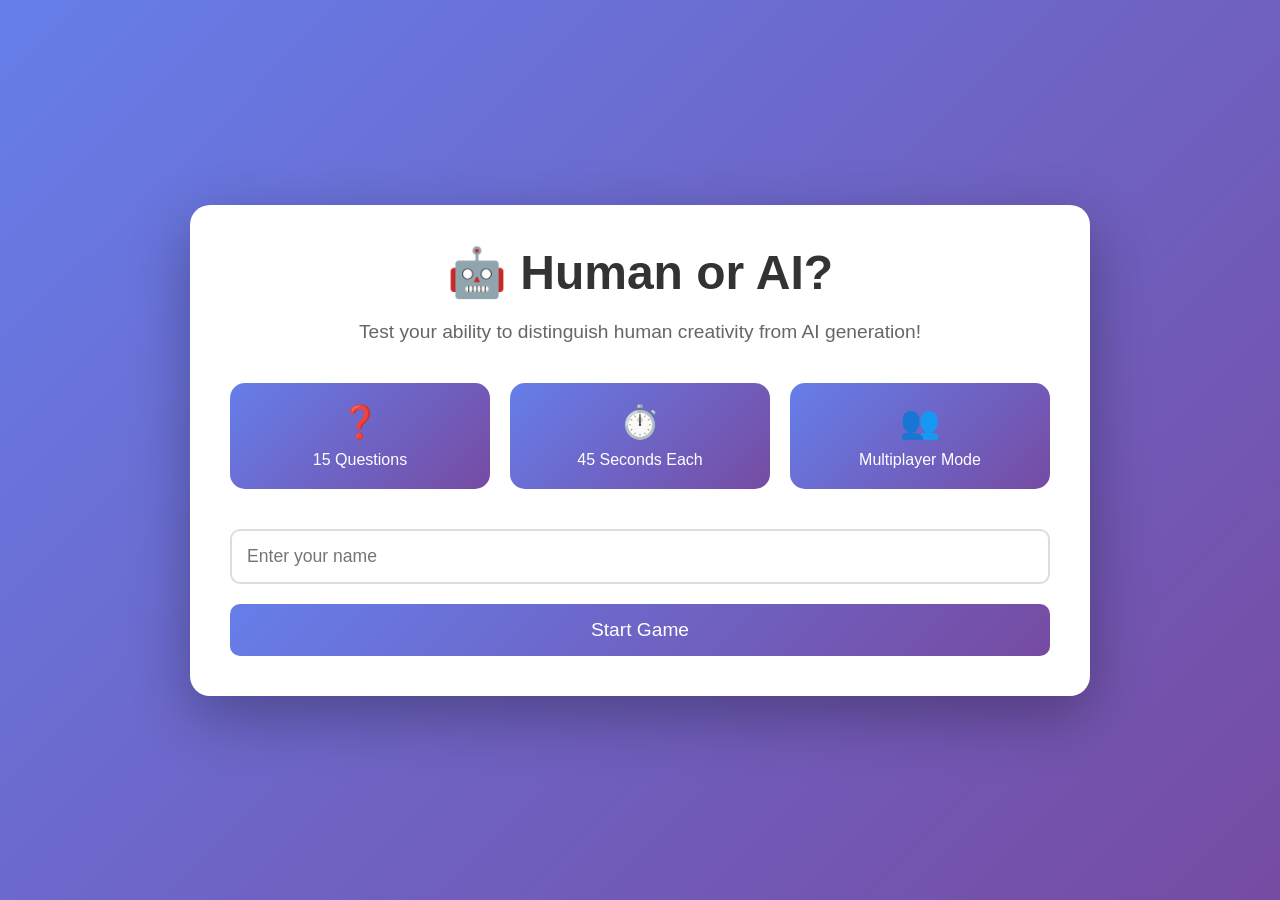
==== index.html @ a7532f78 "Add Human or AI multiplayer game with 15 questions - Interactive game with 45-second timer per quest" ====
<!DOCTYPE html>
<html lang="en">
<head>
    <meta charset="UTF-8">
    <meta name="viewport" content="width=device-width, initial-scale=1.0">
    <title>Human or AI? - Multiplayer Game</title>
    <link rel="stylesheet" href="styles.css">
</head>
<body>
    <div class="container">
        <!-- Welcome Screen -->
        <div id="welcomeScreen" class="screen active">
            <h1>🤖 Human or AI?</h1>
            <p class="subtitle">Test your ability to distinguish human creativity from AI generation!</p>
            <div class="game-info">
                <div class="info-card">
                    <span class="info-icon">❓</span>
                    <span>15 Questions</span>
                </div>
                <div class="info-card">
                    <span class="info-icon">⏱️</span>
                    <span>45 Seconds Each</span>
                </div>
                <div class="info-card">
                    <span class="info-icon">👥</span>
                    <span>Multiplayer Mode</span>
                </div>
            </div>
            <input type="text" id="playerName" placeholder="Enter your name" maxlength="20">
            <button id="startBtn" class="btn-primary">Start Game</button>
        </div>

        <!-- Game Screen -->
        <div id="gameScreen" class="screen">
            <div class="game-header">
                <div class="player-info">
                    <span id="playerDisplay"></span>
                </div>
                <div class="progress-info">
                    <span id="questionNumber">Question 1/15</span>
                    <div class="timer-container">
                        <span id="timer">45</span>
                        <div class="timer-bar" id="timerBar"></div>
                    </div>
                </div>
                <div class="score-info">
                    <span id="score">Score: 0</span>
                </div>
            </div>

            <div class="question-container">
                <h2 id="questionTitle"></h2>
                <div id="questionContent"></div>
                <div id="answerButtons" class="answer-buttons"></div>
            </div>
        </div>

        <!-- Explanation Screen -->
        <div id="explanationScreen" class="screen">
            <div class="explanation-container">
                <div id="resultIcon" class="result-icon"></div>
                <h2 id="resultText"></h2>
                <div class="explanation-content">
                    <p id="explanationText"></p>
                </div>
                <button id="nextBtn" class="btn-primary">Next Question</button>
            </div>
        </div>

        <!-- Final Screen -->
        <div id="finalScreen" class="screen">
            <h1>🎉 Game Complete!</h1>
            <div class="final-stats">
                <h2 id="finalPlayerName"></h2>
                <div class="stat-card">
                    <span class="stat-value" id="finalScore">0</span>
                    <span class="stat-label">Final Score</span>
                </div>
                <div class="stat-card">
                    <span class="stat-value" id="accuracy">0%</span>
                    <span class="stat-label">Accuracy</span>
                </div>
                <div class="performance-message" id="performanceMessage"></div>
            </div>
            <button id="playAgainBtn" class="btn-primary">Play Again</button>
        </div>
    </div>

    <script src="game.js"></script>
</body>
</html>
---- styles.css ----
* {
    margin: 0;
    padding: 0;
    box-sizing: border-box;
}

body {
    font-family: 'Segoe UI', Tahoma, Geneva, Verdana, sans-serif;
    background: linear-gradient(135deg, #667eea 0%, #764ba2 100%);
    min-height: 100vh;
    display: flex;
    justify-content: center;
    align-items: center;
    padding: 20px;
}

.container {
    width: 100%;
    max-width: 900px;
}

.screen {
    display: none;
    background: white;
    border-radius: 20px;
    padding: 40px;
    box-shadow: 0 20px 60px rgba(0, 0, 0, 0.3);
    animation: fadeIn 0.5s ease;
}

.screen.active {
    display: block;
}

@keyframes fadeIn {
    from {
        opacity: 0;
        transform: translateY(20px);
    }
    to {
        opacity: 1;
        transform: translateY(0);
    }
}

h1 {
    color: #333;
    font-size: 3em;
    text-align: center;
    margin-bottom: 20px;
}

.subtitle {
    text-align: center;
    color: #666;
    font-size: 1.2em;
    margin-bottom: 40px;
}

.game-info {
    display: flex;
    justify-content: space-around;
    margin-bottom: 40px;
    gap: 20px;
}

.info-card {
    background: linear-gradient(135deg, #667eea 0%, #764ba2 100%);
    color: white;
    padding: 20px;
    border-radius: 15px;
    text-align: center;
    flex: 1;
    display: flex;
    flex-direction: column;
    align-items: center;
    gap: 10px;
}

.info-icon {
    font-size: 2em;
}

#playerName {
    width: 100%;
    padding: 15px;
    font-size: 1.1em;
    border: 2px solid #ddd;
    border-radius: 10px;
    margin-bottom: 20px;
    transition: border-color 0.3s;
}

#playerName:focus {
    outline: none;
    border-color: #667eea;
}

.btn-primary {
    width: 100%;
    padding: 15px;
    font-size: 1.2em;
    background: linear-gradient(135deg, #667eea 0%, #764ba2 100%);
    color: white;
    border: none;
    border-radius: 10px;
    cursor: pointer;
    transition: transform 0.2s, box-shadow 0.2s;
}

.btn-primary:hover {
    transform: translateY(-2px);
    box-shadow: 0 5px 15px rgba(102, 126, 234, 0.4);
}

.btn-primary:active {
    transform: translateY(0);
}

.game-header {
    display: flex;
    justify-content: space-between;
    align-items: center;
    margin-bottom: 30px;
    flex-wrap: wrap;
    gap: 15px;
}

.player-info, .progress-info, .score-info {
    font-size: 1.1em;
    font-weight: bold;
    color: #333;
}

.timer-container {
    display: flex;
    align-items: center;
    gap: 10px;
}

#timer {
    background: #ff6b6b;
    color: white;
    padding: 8px 15px;
    border-radius: 20px;
    min-width: 50px;
    text-align: center;
    font-weight: bold;
}

.timer-bar {
    width: 150px;
    height: 8px;
    background: #ddd;
    border-radius: 4px;
    overflow: hidden;
    position: relative;
}

.timer-bar::after {
    content: '';
    position: absolute;
    left: 0;
    top: 0;
    height: 100%;
    width: 100%;
    background: linear-gradient(90deg, #4CAF50, #ff6b6b);
    transition: width 1s linear;
}

.question-container {
    margin-top: 30px;
}

#questionTitle {
    color: #333;
    font-size: 1.8em;
    margin-bottom: 30px;
    text-align: center;
}

#questionContent {
    margin-bottom: 30px;
}

.image-comparison {
    display: grid;
    grid-template-columns: 1fr 1fr;
    gap: 20px;
    margin-bottom: 30px;
}

.image-option {
    border: 3px solid transparent;
    border-radius: 15px;
    overflow: hidden;
    transition: all 0.3s;
    position: relative;
}

.image-option img {
    width: 100%;
    height: 300px;
    object-fit: cover;
    display: block;
}

.image-label {
    position: absolute;
    top: 10px;
    left: 10px;
    background: rgba(0, 0, 0, 0.7);
    color: white;
    padding: 5px 15px;
    border-radius: 20px;
    font-weight: bold;
}

.text-content {
    background: #f8f9fa;
    padding: 30px;
    border-radius: 15px;
    font-size: 1.2em;
    line-height: 1.8;
    color: #333;
    font-style: italic;
    text-align: center;
    border-left: 5px solid #667eea;
}

.answer-buttons {
    display: grid;
    gap: 15px;
}

.answer-buttons.two-col {
    grid-template-columns: 1fr 1fr;
}

.answer-btn {
    padding: 20px;
    font-size: 1.2em;
    background: #f8f9fa;
    border: 3px solid #ddd;
    border-radius: 15px;
    cursor: pointer;
    transition: all 0.3s;
    font-weight: bold;
    color: #333;
}

.answer-btn:hover {
    background: #e9ecef;
    border-color: #667eea;
    transform: translateY(-3px);
}

.answer-btn.correct {
    background: #4CAF50;
    color: white;
    border-color: #4CAF50;
}

.answer-btn.incorrect {
    background: #ff6b6b;
    color: white;
    border-color: #ff6b6b;
}

.answer-btn:disabled {
    cursor: not-allowed;
    opacity: 0.7;
}

.explanation-container {
    text-align: center;
}

.result-icon {
    font-size: 5em;
    margin-bottom: 20px;
    animation: scaleIn 0.5s ease;
}

@keyframes scaleIn {
    from {
        transform: scale(0);
    }
    to {
        transform: scale(1);
    }
}

#resultText {
    color: #333;
    font-size: 2em;
    margin-bottom: 30px;
}

.explanation-content {
    background: #f8f9fa;
    padding: 30px;
    border-radius: 15px;
    margin-bottom: 30px;
    text-align: left;
}

#explanationText {
    font-size: 1.1em;
    line-height: 1.8;
    color: #555;
}

.final-stats {
    text-align: center;
    margin: 30px 0;
}

#finalPlayerName {
    color: #667eea;
    font-size: 2em;
    margin-bottom: 30px;
}

.stat-card {
    display: inline-block;
    background: linear-gradient(135deg, #667eea 0%, #764ba2 100%);
    color: white;
    padding: 30px 50px;
    border-radius: 15px;
    margin: 10px;
    min-width: 200px;
}

.stat-value {
    display: block;
    font-size: 3em;
    font-weight: bold;
    margin-bottom: 10px;
}

.stat-label {
    display: block;
    font-size: 1.2em;
    opacity: 0.9;
}

.performance-message {
    margin-top: 30px;
    font-size: 1.3em;
    color: #555;
    padding: 20px;
    background: #f8f9fa;
    border-radius: 15px;
}

@media (max-width: 768px) {
    .screen {
        padding: 20px;
    }

    h1 {
        font-size: 2em;
    }

    .game-info {
        flex-direction: column;
    }

    .image-comparison {
        grid-template-columns: 1fr;
    }

    .answer-buttons.two-col {
        grid-template-columns: 1fr;
    }

    .game-header {
        flex-direction: column;
        align-items: flex-start;
    }

    .stat-card {
        min-width: 150px;
        padding: 20px 30px;
    }

    .stat-value {
        font-size: 2em;
    }
}
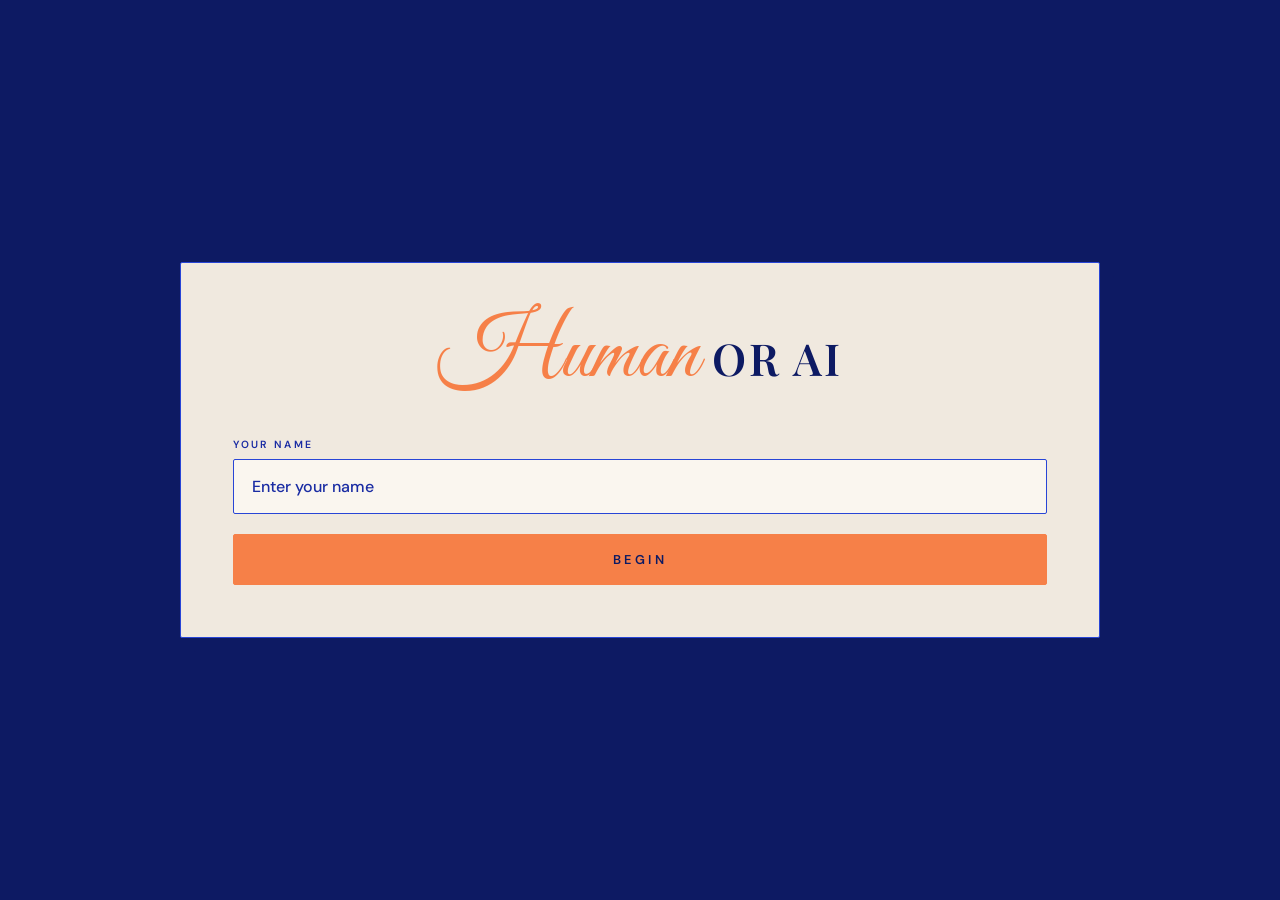
==== commit 150da074: "Ship game updates: remove leaderboard UI, add optional Sheets/Supabase reference files - Drop leader" ====
--- a/index.html
+++ b/index.html
@@ -3,31 +3,26 @@
 <head>
     <meta charset="UTF-8">
     <meta name="viewport" content="width=device-width, initial-scale=1.0">
-    <title>Human or AI? - Multiplayer Game</title>
+    <title>Human or AI — Perception Game</title>
+    <link rel="preconnect" href="https://fonts.googleapis.com">
+    <link rel="preconnect" href="https://fonts.gstatic.com" crossorigin>
+    <link href="https://fonts.googleapis.com/css2?family=Cormorant+Garamond:ital,wght@0,400;0,600;1,400&family=DM+Sans:wght@400;500;600&family=Great+Vibes&family=Playfair+Display:ital,wght@0,500;0,600;0,700;1,400&display=swap" rel="stylesheet">
     <link rel="stylesheet" href="styles.css">
 </head>
-<body>
+<body class="site">
     <div class="container">
         <!-- Welcome Screen -->
         <div id="welcomeScreen" class="screen active">
-            <h1>🤖 Human or AI?</h1>
-            <p class="subtitle">Test your ability to distinguish human creativity from AI generation!</p>
-            <div class="game-info">
-                <div class="info-card">
-                    <span class="info-icon">❓</span>
-                    <span>15 Questions</span>
-                </div>
-                <div class="info-card">
-                    <span class="info-icon">⏱️</span>
-                    <span>45 Seconds Each</span>
-                </div>
-                <div class="info-card">
-                    <span class="info-icon">👥</span>
-                    <span>Multiplayer Mode</span>
-                </div>
-            </div>
-            <input type="text" id="playerName" placeholder="Enter your name" maxlength="20">
-            <button id="startBtn" class="btn-primary">Start Game</button>
+            <header class="hero">
+                <h1 class="display-title">
+                    <span class="display-title__script">Human</span>
+                    <span class="display-title__serif">or AI</span>
+                </h1>
+            </header>
+
+            <label class="field-label" for="playerName">Your name</label>
+            <input type="text" id="playerName" placeholder="Enter your name" maxlength="20" autocomplete="nickname">
+            <button id="startBtn" class="btn-primary">Begin</button>
         </div>
 
         <!-- Game Screen -->
@@ -37,11 +32,8 @@
                     <span id="playerDisplay"></span>
                 </div>
                 <div class="progress-info">
-                    <span id="questionNumber">Question 1/15</span>
-                    <div class="timer-container">
-                        <span id="timer">45</span>
-                        <div class="timer-bar" id="timerBar"></div>
-                    </div>
+                    <span id="questionNumber">Question 1/10</span>
+                    <span id="timer">45</span>
                 </div>
                 <div class="score-info">
                     <span id="score">Score: 0</span>
@@ -58,31 +50,39 @@
         <!-- Explanation Screen -->
         <div id="explanationScreen" class="screen">
             <div class="explanation-container">
-                <div id="resultIcon" class="result-icon"></div>
+                <div id="resultIcon" class="result-icon" role="presentation"></div>
                 <h2 id="resultText"></h2>
                 <div class="explanation-content">
                     <p id="explanationText"></p>
                 </div>
-                <button id="nextBtn" class="btn-primary">Next Question</button>
+                <button id="nextBtn" class="btn-primary">Next question</button>
             </div>
         </div>
 
         <!-- Final Screen -->
         <div id="finalScreen" class="screen">
-            <h1>🎉 Game Complete!</h1>
+            <header class="hero hero--compact">
+                <p class="eyebrow">Session complete</p>
+                <h1 class="display-title display-title--small">
+                    <span class="display-title__script">Final</span>
+                    <span class="display-title__serif">verdict</span>
+                </h1>
+            </header>
+
             <div class="final-stats">
-                <h2 id="finalPlayerName"></h2>
-                <div class="stat-card">
-                    <span class="stat-value" id="finalScore">0</span>
-                    <span class="stat-label">Final Score</span>
+                <div class="stat-grid">
+                    <div class="stat-card">
+                        <span class="stat-value" id="finalScore">0</span>
+                        <span class="stat-label">Score</span>
+                    </div>
+                    <div class="stat-card">
+                        <span class="stat-value" id="accuracy">0%</span>
+                        <span class="stat-label">Accuracy</span>
+                    </div>
                 </div>
-                <div class="stat-card">
-                    <span class="stat-value" id="accuracy">0%</span>
-                    <span class="stat-label">Accuracy</span>
-                </div>
-                <div class="performance-message" id="performanceMessage"></div>
             </div>
-            <button id="playAgainBtn" class="btn-primary">Play Again</button>
+
+            <button id="playAgainBtn" class="btn-primary">Play again</button>
         </div>
     </div>
 
--- a/styles.css
+++ b/styles.css
@@ -1,41 +1,84 @@
+:root {
+    --p-abyss: #0d1a63;
+    --p-deep: #1a2ca3;
+    --p-bright: #2845d6;
+    --p-accent: #f68048;
+
+    --beige: #f0e9df;
+    --beige-card: #e8e1d5;
+    --beige-inset: #e1d8ca;
+    --beige-paper: #faf6ef;
+
+    --page-bg: var(--p-abyss);
+    --panel-bg: var(--beige);
+    --surface-inset: var(--beige-inset);
+    --surface-elevated: var(--beige-paper);
+
+    --border-strong: var(--p-bright);
+    --accent: var(--p-accent);
+    --accent-hover: var(--p-bright);
+
+    --text-on-beige: var(--p-abyss);
+    --text-on-beige-muted: var(--p-deep);
+    --text-on-inverse: #ffffff;
+
+    --correct: var(--p-bright);
+    --incorrect: var(--p-accent);
+
+    --shadow-soft: 14px 14px 0 var(--p-abyss);
+    --radius-card: 2px;
+    --radius-input: 2px;
+    --font-sans: "DM Sans", system-ui, sans-serif;
+    --font-serif: "Playfair Display", "Times New Roman", serif;
+    --font-body: "Cormorant Garamond", Georgia, serif;
+    --font-script: "Great Vibes", cursive;
+}
+
 * {
     margin: 0;
     padding: 0;
     box-sizing: border-box;
 }
 
-body {
-    font-family: 'Segoe UI', Tahoma, Geneva, Verdana, sans-serif;
-    background: linear-gradient(135deg, #667eea 0%, #764ba2 100%);
+body.site {
+    font-family: var(--font-sans);
+    background: var(--page-bg);
     min-height: 100vh;
     display: flex;
     justify-content: center;
     align-items: center;
-    padding: 20px;
+    padding: clamp(1.25rem, 4vw, 2.5rem);
+    color: var(--beige-paper);
+    position: relative;
+    overflow-x: hidden;
 }
 
 .container {
     width: 100%;
-    max-width: 900px;
+    max-width: 920px;
+    position: relative;
+    z-index: 2;
 }
 
 .screen {
     display: none;
-    background: white;
-    border-radius: 20px;
-    padding: 40px;
-    box-shadow: 0 20px 60px rgba(0, 0, 0, 0.3);
-    animation: fadeIn 0.5s ease;
+    background: var(--panel-bg);
+    color: var(--text-on-beige);
+    border-radius: var(--radius-card);
+    padding: clamp(2rem, 5vw, 3.25rem);
+    box-shadow: var(--shadow-soft);
+    border: 1px solid var(--border-strong);
+    animation: rise 0.55s ease;
 }
 
 .screen.active {
     display: block;
 }
 
-@keyframes fadeIn {
+@keyframes rise {
     from {
         opacity: 0;
-        transform: translateY(20px);
+        transform: translateY(18px);
     }
     to {
         opacity: 1;
@@ -43,159 +86,202 @@
     }
 }
 
-h1 {
-    color: #333;
-    font-size: 3em;
+.hero {
     text-align: center;
-    margin-bottom: 20px;
-}
-
-.subtitle {
-    text-align: center;
-    color: #666;
-    font-size: 1.2em;
-    margin-bottom: 40px;
-}
-
-.game-info {
+    margin-bottom: 2.5rem;
+}
+
+.hero--compact {
+    margin-bottom: 1.75rem;
+}
+
+.eyebrow {
+    font-size: 0.7rem;
+    letter-spacing: 0.35em;
+    text-transform: uppercase;
+    color: var(--text-on-beige-muted);
+    margin-bottom: 0.75rem;
+    font-weight: 600;
+}
+
+.display-title {
     display: flex;
-    justify-content: space-around;
-    margin-bottom: 40px;
-    gap: 20px;
-}
-
-.info-card {
-    background: linear-gradient(135deg, #667eea 0%, #764ba2 100%);
-    color: white;
-    padding: 20px;
-    border-radius: 15px;
-    text-align: center;
-    flex: 1;
-    display: flex;
-    flex-direction: column;
-    align-items: center;
-    gap: 10px;
-}
-
-.info-icon {
-    font-size: 2em;
+    flex-wrap: wrap;
+    align-items: baseline;
+    justify-content: center;
+    gap: 0.35rem 0.85rem;
+    margin-bottom: 1rem;
+    line-height: 1;
+}
+
+.display-title__script {
+    font-family: var(--font-script);
+    font-weight: 400;
+    font-size: clamp(3.5rem, 12vw, 5.5rem);
+    color: var(--accent);
+    line-height: 0.95;
+}
+
+.display-title__serif {
+    font-family: var(--font-serif);
+    font-weight: 600;
+    font-size: clamp(2rem, 6vw, 2.75rem);
+    letter-spacing: 0.06em;
+    text-transform: uppercase;
+    color: var(--text-on-beige);
+}
+
+.display-title--small .display-title__script {
+    font-size: clamp(2.75rem, 8vw, 3.75rem);
+}
+
+.display-title--small .display-title__serif {
+    font-size: clamp(1.35rem, 4vw, 1.65rem);
+}
+
+h2 {
+    font-family: var(--font-serif);
+    font-weight: 600;
+    color: var(--text-on-beige);
+    letter-spacing: 0.02em;
+}
+
+.field-label {
+    display: block;
+    font-size: 0.65rem;
+    letter-spacing: 0.2em;
+    text-transform: uppercase;
+    color: var(--text-on-beige-muted);
+    margin-bottom: 0.5rem;
+    font-weight: 600;
 }
 
 #playerName {
     width: 100%;
-    padding: 15px;
-    font-size: 1.1em;
-    border: 2px solid #ddd;
-    border-radius: 10px;
-    margin-bottom: 20px;
-    transition: border-color 0.3s;
+    padding: 1rem 1.1rem;
+    font-size: 1rem;
+    border: 1px solid var(--border-strong);
+    border-radius: var(--radius-input);
+    margin-bottom: 1.25rem;
+    transition: border-color 0.2s ease, box-shadow 0.2s ease;
+    font-family: var(--font-sans);
+    font-weight: 500;
+    background: var(--surface-elevated);
+    color: var(--text-on-beige);
+}
+
+#playerName::placeholder {
+    color: var(--text-on-beige-muted);
 }
 
 #playerName:focus {
     outline: none;
-    border-color: #667eea;
+    border-color: var(--p-accent);
+    box-shadow: 0 0 0 3px var(--p-bright);
 }
 
 .btn-primary {
     width: 100%;
-    padding: 15px;
-    font-size: 1.2em;
-    background: linear-gradient(135deg, #667eea 0%, #764ba2 100%);
-    color: white;
-    border: none;
-    border-radius: 10px;
+    padding: 1rem 1.25rem;
+    font-size: 0.8rem;
+    letter-spacing: 0.28em;
+    text-transform: uppercase;
+    background: var(--p-accent);
+    color: var(--p-abyss);
+    border: 1px solid var(--p-accent);
+    border-radius: var(--radius-input);
     cursor: pointer;
-    transition: transform 0.2s, box-shadow 0.2s;
+    transition: background 0.2s ease, border-color 0.2s ease, color 0.2s ease, transform 0.2s ease;
+    font-family: var(--font-sans);
+    font-weight: 600;
 }
 
 .btn-primary:hover {
-    transform: translateY(-2px);
-    box-shadow: 0 5px 15px rgba(102, 126, 234, 0.4);
+    background: var(--p-bright);
+    border-color: var(--p-bright);
+    color: var(--text-on-inverse);
 }
 
 .btn-primary:active {
-    transform: translateY(0);
+    transform: translateY(1px);
 }
 
 .game-header {
     display: flex;
     justify-content: space-between;
     align-items: center;
-    margin-bottom: 30px;
+    margin-bottom: 2rem;
     flex-wrap: wrap;
-    gap: 15px;
-}
-
-.player-info, .progress-info, .score-info {
-    font-size: 1.1em;
-    font-weight: bold;
-    color: #333;
-}
-
-.timer-container {
+    gap: 1.25rem;
+    padding: 1.1rem 1.25rem;
+    background: var(--surface-inset);
+    border: 1px solid var(--border-strong);
+}
+
+.player-info,
+.progress-info,
+.score-info {
+    font-size: 0.8rem;
+    font-weight: 600;
+    color: var(--text-on-beige);
+    letter-spacing: 0.04em;
+}
+
+.progress-info {
     display: flex;
-    align-items: center;
-    gap: 10px;
+    flex-direction: column;
+    gap: 0.65rem;
+    align-items: flex-start;
+}
+
+#questionNumber {
+    font-family: var(--font-serif);
+    font-size: 0.95rem;
+    letter-spacing: 0.06em;
 }
 
 #timer {
-    background: #ff6b6b;
-    color: white;
-    padding: 8px 15px;
-    border-radius: 20px;
-    min-width: 50px;
+    background: var(--p-bright);
+    color: var(--text-on-inverse);
+    padding: 0.35rem 0.85rem;
+    min-width: 2.75rem;
     text-align: center;
-    font-weight: bold;
-}
-
-.timer-bar {
-    width: 150px;
-    height: 8px;
-    background: #ddd;
-    border-radius: 4px;
-    overflow: hidden;
-    position: relative;
-}
-
-.timer-bar::after {
-    content: '';
-    position: absolute;
-    left: 0;
-    top: 0;
-    height: 100%;
-    width: 100%;
-    background: linear-gradient(90deg, #4CAF50, #ff6b6b);
-    transition: width 1s linear;
+    font-weight: 600;
+    font-variant-numeric: tabular-nums;
+    font-size: 0.95rem;
+    border: 1px solid var(--p-bright);
 }
 
 .question-container {
-    margin-top: 30px;
+    margin-top: 0.5rem;
 }
 
 #questionTitle {
-    color: #333;
-    font-size: 1.8em;
-    margin-bottom: 30px;
+    font-family: var(--font-serif);
+    font-weight: 600;
+    color: var(--text-on-beige);
+    font-size: clamp(1.35rem, 3.5vw, 1.85rem);
+    margin-bottom: 1.75rem;
     text-align: center;
+    line-height: 1.35;
 }
 
 #questionContent {
-    margin-bottom: 30px;
+    margin-bottom: 1.75rem;
 }
 
 .image-comparison {
     display: grid;
     grid-template-columns: 1fr 1fr;
-    gap: 20px;
-    margin-bottom: 30px;
+    gap: 1.25rem;
+    margin-bottom: 0;
 }
 
 .image-option {
-    border: 3px solid transparent;
-    border-radius: 15px;
+    border: 1px solid var(--border-strong);
     overflow: hidden;
-    transition: all 0.3s;
     position: relative;
+    background: var(--beige-card);
 }
 
 .image-option img {
@@ -207,69 +293,173 @@
 
 .image-label {
     position: absolute;
-    top: 10px;
-    left: 10px;
-    background: rgba(0, 0, 0, 0.7);
-    color: white;
-    padding: 5px 15px;
-    border-radius: 20px;
-    font-weight: bold;
+    top: 0.75rem;
+    left: 0.75rem;
+    background: var(--p-accent);
+    color: var(--p-abyss);
+    padding: 0.35rem 0.75rem;
+    font-weight: 600;
+    font-size: 0.65rem;
+    letter-spacing: 0.18em;
+    text-transform: uppercase;
 }
 
 .text-content {
-    background: #f8f9fa;
-    padding: 30px;
-    border-radius: 15px;
-    font-size: 1.2em;
-    line-height: 1.8;
-    color: #333;
+    --paper-tear: polygon(
+        0% 4%,
+        2.5% 0.5%,
+        5.5% 3.8%,
+        9% 0.3%,
+        13% 4.2%,
+        17.5% 1%,
+        22% 3.6%,
+        27% 0.6%,
+        32.5% 4%,
+        38% 1.2%,
+        44% 3.4%,
+        50% 0.4%,
+        56% 3.9%,
+        62% 0.9%,
+        68.5% 3.2%,
+        75% 1.1%,
+        82% 4.1%,
+        89% 0.7%,
+        95.5% 3.5%,
+        100% 1.8%,
+        100% 12%,
+        99.2% 22%,
+        100% 32%,
+        98.6% 42%,
+        100% 52%,
+        99.1% 62%,
+        100% 72%,
+        98.8% 82%,
+        100% 91%,
+        99.4% 98.5%,
+        93% 100%,
+        85% 99.2%,
+        77% 100%,
+        69% 98.8%,
+        61% 100%,
+        53% 99.3%,
+        45% 100%,
+        37% 98.9%,
+        29% 100%,
+        21% 99.2%,
+        13% 100%,
+        6% 98.6%,
+        0% 99.8%,
+        0.6% 88%,
+        0% 76%,
+        1.4% 64%,
+        0% 52%,
+        1.1% 40%,
+        0% 28%,
+        1.3% 16%,
+        0% 8%,
+        0% 4%
+    );
+
+    position: relative;
+    margin: 0.35rem 0.15rem 0.75rem;
+    padding: 2.35rem 2.6rem;
+    font-family: var(--font-body);
+    font-size: 1.35rem;
+    line-height: 1.75;
     font-style: italic;
     text-align: center;
-    border-left: 5px solid #667eea;
+    font-weight: 400;
+    white-space: pre-wrap;
+    border: none;
+    isolation: isolate;
+    background: var(--surface-elevated);
+    color: var(--text-on-beige);
+    -webkit-clip-path: var(--paper-tear);
+    clip-path: var(--paper-tear);
+    filter: drop-shadow(0 10px 0 var(--p-abyss));
+    transform: rotate(-0.45deg);
+    transform-origin: center top;
+    box-shadow: inset 0 0 0 1px var(--p-bright), inset 6px 0 0 0 var(--p-accent);
 }
 
 .answer-buttons {
     display: grid;
-    gap: 15px;
+    gap: 0.85rem;
 }
 
 .answer-buttons.two-col {
     grid-template-columns: 1fr 1fr;
 }
 
+.answer-buttons--image {
+    grid-template-columns: 1fr 1fr;
+}
+
+.answer-buttons--image .answer-btn--none {
+    grid-column: 1 / -1;
+}
+
 .answer-btn {
-    padding: 20px;
-    font-size: 1.2em;
-    background: #f8f9fa;
-    border: 3px solid #ddd;
-    border-radius: 15px;
+    padding: 1.1rem 1.25rem;
+    font-size: 0.75rem;
+    letter-spacing: 0.22em;
+    text-transform: uppercase;
+    background: transparent;
+    border: 1px solid var(--border-strong);
+    border-radius: var(--radius-input);
     cursor: pointer;
-    transition: all 0.3s;
-    font-weight: bold;
-    color: #333;
-}
-
-.answer-btn:hover {
-    background: #e9ecef;
-    border-color: #667eea;
-    transform: translateY(-3px);
+    transition: background 0.2s ease, color 0.2s ease, border-color 0.2s ease;
+    font-weight: 600;
+    color: var(--text-on-beige);
+    font-family: var(--font-sans);
+}
+
+.answer-btn:hover:not(:disabled) {
+    background: var(--p-bright);
+    color: var(--text-on-inverse);
+    border-color: var(--p-bright);
 }
 
 .answer-btn.correct {
-    background: #4CAF50;
-    color: white;
-    border-color: #4CAF50;
+    background: var(--correct);
+    color: var(--text-on-inverse);
+    border-color: var(--correct);
+    animation: settle 0.45s ease;
 }
 
 .answer-btn.incorrect {
-    background: #ff6b6b;
-    color: white;
-    border-color: #ff6b6b;
+    background: var(--incorrect);
+    color: var(--text-on-inverse);
+    border-color: var(--incorrect);
+    animation: nudge 0.45s ease;
+}
+
+@keyframes settle {
+    0%,
+    100% {
+        transform: scale(1);
+    }
+    50% {
+        transform: scale(1.02);
+    }
+}
+
+@keyframes nudge {
+    0%,
+    100% {
+        transform: translateX(0);
+    }
+    33% {
+        transform: translateX(-6px);
+    }
+    66% {
+        transform: translateX(6px);
+    }
 }
 
 .answer-btn:disabled {
     cursor: not-allowed;
-    opacity: 0.7;
+    opacity: 0.85;
 }
 
 .explanation-container {
@@ -277,102 +467,113 @@
 }
 
 .result-icon {
-    font-size: 5em;
-    margin-bottom: 20px;
-    animation: scaleIn 0.5s ease;
-}
-
-@keyframes scaleIn {
-    from {
-        transform: scale(0);
-    }
-    to {
-        transform: scale(1);
-    }
+    font-family: var(--font-serif);
+    font-size: 2.75rem;
+    line-height: 1;
+    margin-bottom: 1rem;
+    font-weight: 500;
+    color: var(--accent);
+}
+
+.result-icon.is-correct {
+    color: var(--correct);
+}
+
+.result-icon.is-incorrect {
+    color: var(--incorrect);
 }
 
 #resultText {
-    color: #333;
-    font-size: 2em;
-    margin-bottom: 30px;
+    font-family: var(--font-serif);
+    color: var(--text-on-beige);
+    font-size: clamp(1.35rem, 3vw, 1.75rem);
+    margin-bottom: 1.5rem;
+    font-weight: 600;
+    line-height: 1.35;
 }
 
 .explanation-content {
-    background: #f8f9fa;
-    padding: 30px;
-    border-radius: 15px;
-    margin-bottom: 30px;
+    background: var(--surface-inset);
+    padding: 1.75rem 2rem;
+    margin-bottom: 1.75rem;
     text-align: left;
+    border: 1px solid var(--border-strong);
+    border-left: 4px solid var(--p-accent);
 }
 
 #explanationText {
-    font-size: 1.1em;
-    line-height: 1.8;
-    color: #555;
+    font-family: var(--font-body);
+    font-size: 1.2rem;
+    line-height: 1.7;
+    color: var(--text-on-beige);
+    font-weight: 400;
+    white-space: pre-line;
 }
 
 .final-stats {
     text-align: center;
-    margin: 30px 0;
-}
-
-#finalPlayerName {
-    color: #667eea;
-    font-size: 2em;
-    margin-bottom: 30px;
+    margin: 0 0 1.75rem;
+}
+
+.stat-grid {
+    display: flex;
+    flex-wrap: wrap;
+    justify-content: center;
+    gap: 1rem;
 }
 
 .stat-card {
-    display: inline-block;
-    background: linear-gradient(135deg, #667eea 0%, #764ba2 100%);
-    color: white;
-    padding: 30px 50px;
-    border-radius: 15px;
-    margin: 10px;
-    min-width: 200px;
+    flex: 1 1 200px;
+    max-width: 280px;
+    border: 1px solid var(--border-strong);
+    background: var(--surface-elevated);
+    padding: 1.75rem 1.5rem;
+    transition: border-color 0.25s ease;
+}
+
+.stat-card:hover {
+    border-color: var(--p-accent);
 }
 
 .stat-value {
     display: block;
-    font-size: 3em;
-    font-weight: bold;
-    margin-bottom: 10px;
+    font-size: clamp(2.25rem, 5vw, 3rem);
+    font-weight: 600;
+    font-family: var(--font-serif);
+    margin-bottom: 0.35rem;
+    color: var(--p-accent);
+    font-variant-numeric: tabular-nums;
 }
 
 .stat-label {
     display: block;
-    font-size: 1.2em;
-    opacity: 0.9;
-}
-
-.performance-message {
-    margin-top: 30px;
-    font-size: 1.3em;
-    color: #555;
-    padding: 20px;
-    background: #f8f9fa;
-    border-radius: 15px;
+    font-size: 0.65rem;
+    letter-spacing: 0.22em;
+    text-transform: uppercase;
+    color: var(--text-on-beige-muted);
+    font-weight: 600;
+}
+
+#finalScreen > .btn-primary {
+    margin-top: 1.75rem;
 }
 
 @media (max-width: 768px) {
     .screen {
-        padding: 20px;
-    }
-
-    h1 {
-        font-size: 2em;
-    }
-
-    .game-info {
-        flex-direction: column;
+        padding: 1.75rem 1.35rem;
     }
 
     .image-comparison {
         grid-template-columns: 1fr;
     }
 
-    .answer-buttons.two-col {
+    .answer-buttons.two-col,
+    .answer-buttons--image {
         grid-template-columns: 1fr;
+    }
+
+    .answer-buttons--image .answer-btn--none {
+        grid-column: auto;
     }
 
     .game-header {
@@ -380,12 +581,21 @@
         align-items: flex-start;
     }
 
-    .stat-card {
-        min-width: 150px;
-        padding: 20px 30px;
-    }
-
-    .stat-value {
-        font-size: 2em;
-    }
-}
+    .text-content {
+        font-size: 1.15rem;
+        padding: 1.65rem 1.5rem;
+        margin-inline: 0.05rem;
+        transform: rotate(-0.25deg);
+    }
+
+    #resultText {
+        font-size: 1.25rem;
+    }
+}
+
+@media (max-width: 480px) {
+    .display-title {
+        flex-direction: column;
+        align-items: center;
+    }
+}
